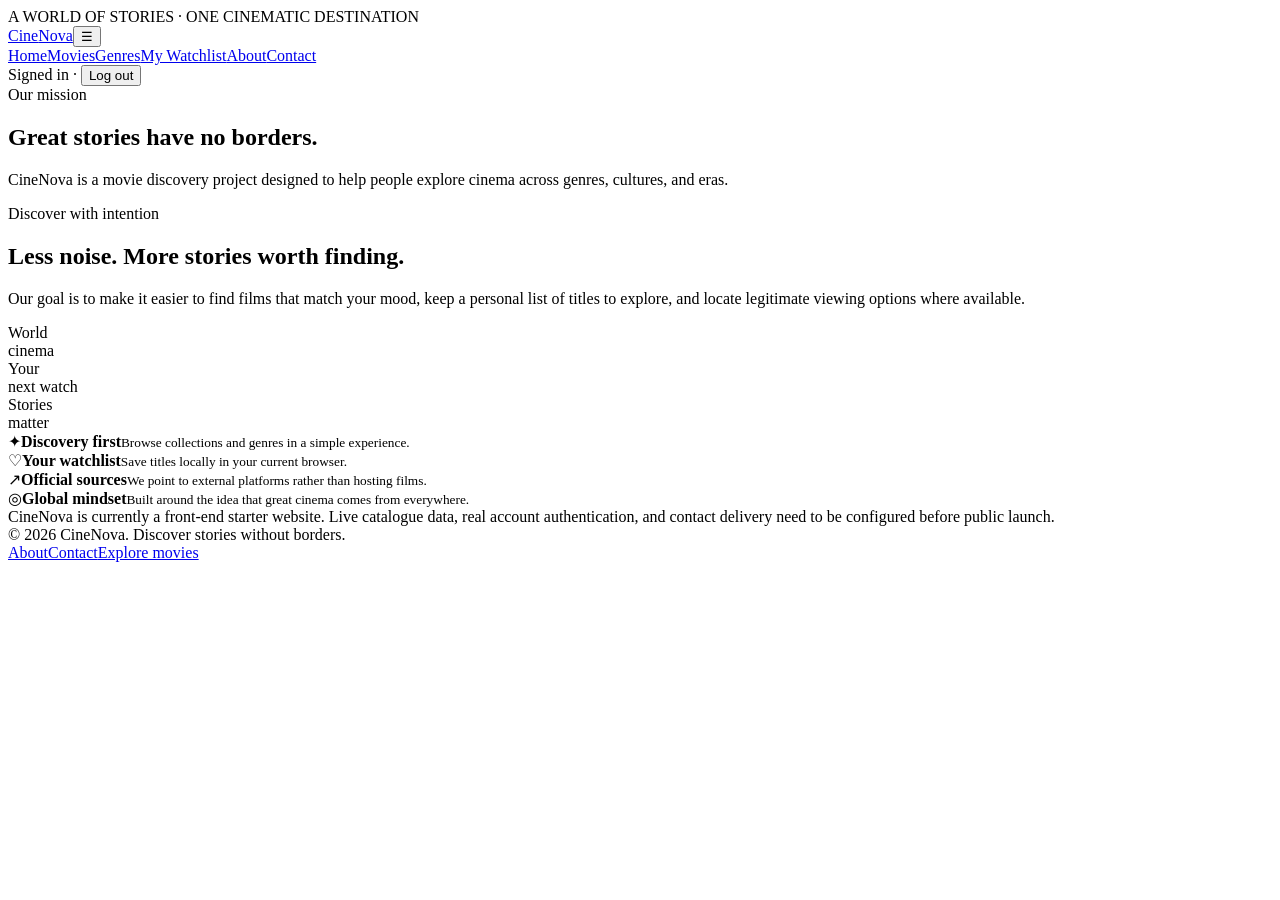
==== about.html @ 2ec59fdf "Add files via upload" ====
<!doctype html><html lang="en"><head><meta charset="utf-8"><meta name="viewport" content="width=device-width,initial-scale=1"><meta name="theme-color" content="#080911"><meta name="description" content="CineNova movie discovery and official viewing links."><title>About · CineNova</title><link rel="stylesheet" href="assets/style.css"></head><body><div class="topline">A WORLD OF STORIES · ONE CINEMATIC DESTINATION</div><header class="nav"><div class="wrap nav-inner"><a class="logo" href="index.html">Cine<span>Nova</span></a><button class="mobile-menu" aria-label="Open menu">☰</button><nav class="navlinks"><a href="index.html">Home</a><a href="movies.html">Movies</a><a href="genres.html">Genres</a><a href="watchlist.html">My Watchlist</a><a href="about.html">About</a><a href="contact.html">Contact</a></nav><div class="navright"><span class="user-pill">Signed in · <b data-user></b></span><button class="btn btn-small" data-logout>Log out</button></div></div></header><main><div class="wrap"><section class="page-head"><div class="kicker">Our mission</div><h1>Great stories have <span>no borders.</span></h1><p>CineNova is a movie discovery project designed to help people explore cinema across genres, cultures, and eras.</p></section><section class="section"><div class="feature-band"><div><div class="kicker">Discover with intention</div><h2>Less noise. More stories worth finding.</h2><p class="muted">Our goal is to make it easier to find films that match your mood, keep a personal list of titles to explore, and locate legitimate viewing options where available.</p></div><div class="feature-art"><div class="art-card">World<br>cinema</div><div class="art-card">Your<br>next watch</div><div class="art-card">Stories<br>matter</div></div></div></section><section class="section"><div class="category-grid"><div class="category"><span class="symbol">✦</span><strong>Discovery first</strong><small>Browse collections and genres in a simple experience.</small></div><div class="category"><span class="symbol">♡</span><strong>Your watchlist</strong><small>Save titles locally in your current browser.</small></div><div class="category"><span class="symbol">↗</span><strong>Official sources</strong><small>We point to external platforms rather than hosting films.</small></div><div class="category"><span class="symbol">◎</span><strong>Global mindset</strong><small>Built around the idea that great cinema comes from everywhere.</small></div></div><div class="notice">CineNova is currently a front-end starter website. Live catalogue data, real account authentication, and contact delivery need to be configured before public launch.</div></section></div></main><footer class="footer"><div class="wrap footer-inner"><span>© 2026 CineNova. Discover stories without borders.</span><div class="footer-links"><a href="about.html">About</a><a href="contact.html">Contact</a><a href="movies.html">Explore movies</a></div></div></footer><div class="toast" role="status"></div><script src="assets/app.js"></script></body></html>
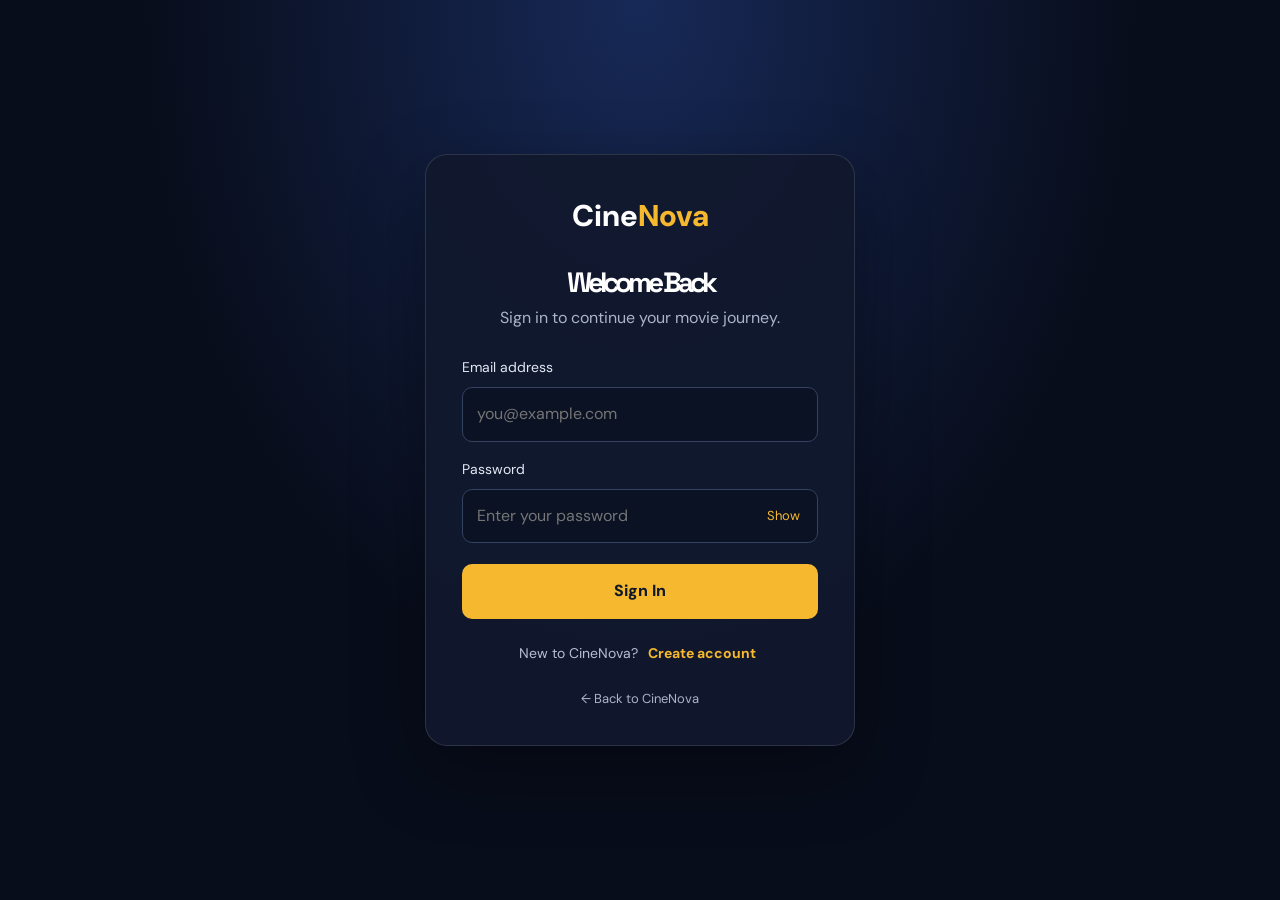
==== commit ca21cbc4: "Update about.html" ====
--- a/about.html
+++ b/about.html
@@ -1 +1 @@
-<!doctype html><html lang="en"><head><meta charset="utf-8"><meta name="viewport" content="width=device-width,initial-scale=1"><meta name="theme-color" content="#080911"><meta name="description" content="CineNova movie discovery and official viewing links."><title>About · CineNova</title><link rel="stylesheet" href="assets/style.css"></head><body><div class="topline">A WORLD OF STORIES · ONE CINEMATIC DESTINATION</div><header class="nav"><div class="wrap nav-inner"><a class="logo" href="index.html">Cine<span>Nova</span></a><button class="mobile-menu" aria-label="Open menu">☰</button><nav class="navlinks"><a href="index.html">Home</a><a href="movies.html">Movies</a><a href="genres.html">Genres</a><a href="watchlist.html">My Watchlist</a><a href="about.html">About</a><a href="contact.html">Contact</a></nav><div class="navright"><span class="user-pill">Signed in · <b data-user></b></span><button class="btn btn-small" data-logout>Log out</button></div></div></header><main><div class="wrap"><section class="page-head"><div class="kicker">Our mission</div><h1>Great stories have <span>no borders.</span></h1><p>CineNova is a movie discovery project designed to help people explore cinema across genres, cultures, and eras.</p></section><section class="section"><div class="feature-band"><div><div class="kicker">Discover with intention</div><h2>Less noise. More stories worth finding.</h2><p class="muted">Our goal is to make it easier to find films that match your mood, keep a personal list of titles to explore, and locate legitimate viewing options where available.</p></div><div class="feature-art"><div class="art-card">World<br>cinema</div><div class="art-card">Your<br>next watch</div><div class="art-card">Stories<br>matter</div></div></div></section><section class="section"><div class="category-grid"><div class="category"><span class="symbol">✦</span><strong>Discovery first</strong><small>Browse collections and genres in a simple experience.</small></div><div class="category"><span class="symbol">♡</span><strong>Your watchlist</strong><small>Save titles locally in your current browser.</small></div><div class="category"><span class="symbol">↗</span><strong>Official sources</strong><small>We point to external platforms rather than hosting films.</small></div><div class="category"><span class="symbol">◎</span><strong>Global mindset</strong><small>Built around the idea that great cinema comes from everywhere.</small></div></div><div class="notice">CineNova is currently a front-end starter website. Live catalogue data, real account authentication, and contact delivery need to be configured before public launch.</div></section></div></main><footer class="footer"><div class="wrap footer-inner"><span>© 2026 CineNova. Discover stories without borders.</span><div class="footer-links"><a href="about.html">About</a><a href="contact.html">Contact</a><a href="movies.html">Explore movies</a></div></div></footer><div class="toast" role="status"></div><script src="assets/app.js"></script></body></html>+<!doctype html><html lang="en"><head><meta charset="utf-8"><meta name="viewport" content="width=device-width,initial-scale=1"><meta name="theme-color" content="#080911"><meta name="description" content="CineNova movie discovery and official viewing links."><title>About · CineNova</title><link rel="stylesheet" href="style.css"></head><body><div class="topline">A WORLD OF STORIES · ONE CINEMATIC DESTINATION</div><header class="nav"><div class="wrap nav-inner"><a class="logo" href="index.html">Cine<span>Nova</span></a><button class="mobile-menu" aria-label="Open menu">☰</button><nav class="navlinks"><a href="index.html">Home</a><a href="movies.html">Movies</a><a href="genres.html">Genres</a><a href="watchlist.html">My Watchlist</a><a href="about.html">About</a><a href="contact.html">Contact</a></nav><div class="navright"><span class="user-pill">Signed in · <b data-user></b></span><button class="btn btn-small" data-logout>Log out</button></div></div></header><main><div class="wrap"><section class="page-head"><div class="kicker">Our mission</div><h1>Great stories have <span>no borders.</span></h1><p>CineNova is a movie discovery project designed to help people explore cinema across genres, cultures, and eras.</p></section><section class="section"><div class="feature-band"><div><div class="kicker">Discover with intention</div><h2>Less noise. More stories worth finding.</h2><p class="muted">Our goal is to make it easier to find films that match your mood, keep a personal list of titles to explore, and locate legitimate viewing options where available.</p></div><div class="feature-art"><div class="art-card">World<br>cinema</div><div class="art-card">Your<br>next watch</div><div class="art-card">Stories<br>matter</div></div></div></section><section class="section"><div class="category-grid"><div class="category"><span class="symbol">✦</span><strong>Discovery first</strong><small>Browse collections and genres in a simple experience.</small></div><div class="category"><span class="symbol">♡</span><strong>Your watchlist</strong><small>Save titles locally in your current browser.</small></div><div class="category"><span class="symbol">↗</span><strong>Official sources</strong><small>We point to external platforms rather than hosting films.</small></div><div class="category"><span class="symbol">◎</span><strong>Global mindset</strong><small>Built around the idea that great cinema comes from everywhere.</small></div></div><div class="notice">CineNova is currently a front-end starter website. Live catalogue data, real account authentication, and contact delivery need to be configured before public launch.</div></section></div></main><footer class="footer"><div class="wrap footer-inner"><span>© 2026 CineNova. Discover stories without borders.</span><div class="footer-links"><a href="about.html">About</a><a href="contact.html">Contact</a><a href="movies.html">Explore movies</a></div></div></footer><div class="toast" role="status"></div><script src="app.js"></script></body></html>
--- a/style.css
+++ b/style.css
@@ -0,0 +1,96 @@
+@import url('https://fonts.googleapis.com/css2?family=DM+Sans:wght@400;500;600;700&family=Space+Grotesk:wght@400;500;600;700&display=swap');
+:root{--bg:#080911;--panel:#11131f;--panel2:#171a29;--text:#f7f7fb;--muted:#a3a6bb;--purple:#a78bfa;--pink:#ee8bc5;--line:rgba(255,255,255,.09);--max:1250px}
+*{box-sizing:border-box}
+html{scroll-behavior:smooth}
+body{margin:0;background:var(--bg);color:var(--text);font-family:'DM Sans',sans-serif;line-height:1.65}
+body:before{content:'';position:fixed;inset:0;z-index:-1;pointer-events:none;background:radial-gradient(ellipse at 80% 0%,#6b4cb51f,transparent 38%),radial-gradient(ellipse at 0% 45%,#2e599b17,transparent 35%)}
+a{color:inherit;text-decoration:none}
+button,input,textarea,select{font:inherit}
+img{max-width:100%;display:block}
+.wrap{width:min(var(--max),92%);margin:auto}
+.topline{text-align:center;background:linear-gradient(90deg,#6f4fbd,#a36ebd,#6c72ce);padding:6px 12px;font-size:10px;letter-spacing:1.4px;font-weight:700;text-transform:uppercase}
+.nav{position:sticky;top:0;z-index:20;background:#080911dc;backdrop-filter:blur(20px);border-bottom:1px solid var(--line)}
+.nav-inner{min-height:74px;display:flex;align-items:center;gap:28px}
+.logo{font:700 27px 'Space Grotesk';letter-spacing:-1.4px;white-space:nowrap}
+.logo span{color:var(--purple)}
+.navlinks{display:flex;align-items:center;gap:22px;flex:1;color:#c3c4d3;font-size:13px}
+.navlinks a:hover,.navlinks a.active{color:#fff}
+.navright{display:flex;align-items:center;gap:10px}
+.user-pill{font-size:11px;color:#d7ccff;border:1px solid #a78bfa55;padding:8px 11px;border-radius:10px}
+.btn{display:inline-flex;align-items:center;justify-content:center;gap:8px;border:1px solid var(--line);border-radius:12px;padding:12px 17px;font-size:13px;font-weight:700;color:white;background:#ffffff09;cursor:pointer;transition:transform .2s,border-color .2s,background .2s}
+.btn:hover{transform:translateY(-2px);border-color:#b9a4ff88}
+.btn-primary{background:linear-gradient(135deg,#c2adff,#a78bfa);color:#181125;border-color:transparent}
+.btn-small{padding:8px 11px;font-size:11px}
+.mobile-menu{display:none;background:none;color:white;border:0;font-size:24px;cursor:pointer}
+.hero{min-height:530px;display:flex;align-items:center;position:relative;overflow:hidden;border-bottom:1px solid var(--line);background:linear-gradient(90deg,#080911 0%,#080911e8 33%,#08091166 75%),linear-gradient(0deg,#080911,transparent 65%),url('https://images.unsplash.com/photo-1489599849927-2ee91dade6f2?auto=format&fit=crop&w=2200&q=85') center/cover}
+.hero-copy{padding:75px 0;max-width:720px}
+.eyebrow,.kicker{font-size:10px;letter-spacing:2px;text-transform:uppercase;font-weight:700;color:#c8b7ff}
+.eyebrow{display:inline-block;border:1px solid #c4aeff55;background:#7b5bc32e;border-radius:30px;padding:8px 12px}
+h1,h2,h3,p{margin-top:0}
+h1{font:700 clamp(44px,7vw,82px)/1.02 'Space Grotesk';letter-spacing:-4px;margin:20px 0}
+h1 span{background:linear-gradient(90deg,#fff,#c7b5ff 55%,#ecb4de);color:transparent;background-clip:text}
+.hero p{max-width:550px;color:#c4c5d4;line-height:1.9}
+.actions{display:flex;gap:12px;flex-wrap:wrap;margin-top:25px}
+.section{padding:64px 0}
+.section-head{display:flex;align-items:end;justify-content:space-between;gap:20px;margin-bottom:22px}
+.section-head h2{font:700 clamp(26px,3vw,36px) 'Space Grotesk';letter-spacing:-1.4px;margin:6px 0}
+.section-head p,.muted{color:var(--muted);font-size:13px}
+.movie-grid{display:grid;grid-template-columns:repeat(5,minmax(0,1fr));gap:18px}
+.movie-card{min-width:0;transition:transform .25s ease}
+.movie-card:hover{transform:translateY(-5px)}
+.poster{aspect-ratio:2/3;border-radius:13px;overflow:hidden;background:linear-gradient(145deg,#52437f,#191b2c 70%);border:1px solid var(--line);position:relative;display:flex;align-items:end;padding:15px;font:700 23px/1.05 'Space Grotesk';letter-spacing:-.8px}
+.poster:before{content:'';position:absolute;width:170px;height:170px;border:1px solid #ffffff28;border-radius:50%;top:9%;right:-25%;box-shadow:0 0 0 18px #ffffff08,0 0 0 38px #ffffff05}
+.poster:after{content:'';position:absolute;inset:35% 0 0;background:linear-gradient(transparent,#0008)}
+.poster span{position:relative;z-index:1}
+.poster.blue{background:linear-gradient(145deg,#397c9c,#151a30 75%)}
+.poster.red{background:linear-gradient(145deg,#a34e5e,#20121e 75%)}
+.poster.gold{background:linear-gradient(145deg,#a27b42,#241a17 75%)}
+.poster.teal{background:linear-gradient(145deg,#2f887e,#111e25 75%)}
+.poster.pink{background:linear-gradient(145deg,#a45d93,#24162a 75%)}
+.poster.orange{background:linear-gradient(145deg,#b36a38,#241a17 75%)}
+.movie-info{padding:10px 2px}
+.movie-title{font-size:13px;font-weight:700}
+.movie-sub{display:flex;justify-content:space-between;gap:8px;color:var(--muted);font-size:10px}
+.save-btn{float:right;border:1px solid var(--line);border-radius:9px;background:#ffffff0b;color:#e6ddff;padding:5px 9px;cursor:pointer}
+.category-grid{display:grid;grid-template-columns:repeat(4,1fr);gap:14px}
+.category,.panel{border:1px solid var(--line);background:linear-gradient(135deg,#191a2a,#10121d);border-radius:17px;padding:22px;transition:transform .2s,border-color .2s}
+.category:hover{transform:translateY(-4px);border-color:#b9a4ff66}
+.category .symbol{font-size:24px;color:#d0c1ff;display:block;margin-bottom:15px}
+.category strong{display:block;font-size:15px}
+.category small{color:var(--muted)}
+.feature-band{display:grid;grid-template-columns:1.2fr 1fr;gap:28px;align-items:center;padding:35px;border:1px solid var(--line);border-radius:22px;background:linear-gradient(115deg,#19162b,#10131f 60%,#151326)}
+.feature-band h2{font:700 36px/1.15 'Space Grotesk'}
+.feature-art{display:grid;grid-template-columns:repeat(3,1fr);gap:10px;transform:rotate(-4deg)}
+.art-card{aspect-ratio:2/3;border-radius:10px;background:linear-gradient(145deg,#9c70b7,#171a2a);padding:12px;display:flex;align-items:end;font:700 18px 'Space Grotesk'}
+.art-card:nth-child(2){background:linear-gradient(145deg,#397c9c,#151a30);transform:translateY(-18px)}
+.art-card:nth-child(3){background:linear-gradient(145deg,#a34e5e,#20121e)}
+.page-head{padding:60px 0 28px}
+.page-head h1{font-size:clamp(38px,5vw,60px);letter-spacing:-2px}
+.page-head p{max-width:650px;color:var(--muted)}
+.filters{display:flex;gap:8px;flex-wrap:wrap;margin:20px 0}
+.filter{border:1px solid var(--line);background:#ffffff06;color:#c7c7d6;border-radius:30px;padding:9px 14px;font-size:11px;cursor:pointer}
+.filter.selected,.filter:hover{background:#c2adff;color:#191127;border-color:#c2adff}
+.footer{border-top:1px solid var(--line);padding:34px 0;color:var(--muted);font-size:11px}
+.footer-inner{display:flex;justify-content:space-between;gap:20px;flex-wrap:wrap}
+.footer-links{display:flex;gap:18px;flex-wrap:wrap}
+.form-card{width:min(470px,92%);margin:70px auto;padding:32px;border:1px solid var(--line);border-radius:22px;background:linear-gradient(135deg,#191a2a,#10121d);box-shadow:0 25px 80px #0005}
+.login-page{min-height:100vh;display:flex;flex-direction:column}
+.login-main{flex:1;display:grid;place-items:center;padding:30px 0}
+.form-card h1{font-size:38px;letter-spacing:-1.5px;margin:12px 0}
+.form-card p{color:var(--muted);font-size:13px}
+.field{display:grid;gap:7px;margin:15px 0}
+.field label{font-size:12px;color:#d8d8e4}
+.field input,.field textarea,.field select{width:100%;background:#080911;border:1px solid var(--line);border-radius:10px;padding:12px;color:white;outline:none}
+.field input:focus,.field textarea:focus,.field select:focus{border-color:#b9a4ff}
+.form-card .btn{width:100%;margin-top:10px}
+.notice{border:1px solid #c2adff3d;background:#a78bfa0e;color:#bfc0d0;padding:13px 15px;border-radius:12px;font-size:11px;margin-top:16px}
+.empty{border:1px dashed #ffffff25;border-radius:16px;padding:35px;text-align:center;color:var(--muted)}
+.toast{position:fixed;bottom:22px;left:50%;transform:translate(-50%,20px);opacity:0;pointer-events:none;background:#ded3ff;color:#191127;border-radius:11px;padding:12px 17px;font-size:12px;font-weight:700;transition:.25s;z-index:50}
+.toast.show{opacity:1;transform:translate(-50%,0)}
+[hidden]{display:none!important}
+input,textarea,select{color-scheme:dark}
+button:focus-visible,a:focus-visible,input:focus-visible,textarea:focus-visible,select:focus-visible{outline:2px solid #c2adff;outline-offset:3px}
+::selection{background:#c2adff;color:#191127}
+@media(max-width:950px){.nav-inner{gap:15px}.navlinks{gap:13px}.navlinks a{font-size:11px}.movie-grid{grid-template-columns:repeat(4,minmax(0,1fr))}.search-nav{display:none}}
+@media(max-width:700px){.nav-inner{min-height:65px;justify-content:space-between}.mobile-menu{display:block}.navlinks{display:none;position:absolute;top:65px;left:0;right:0;background:#10111c;border-bottom:1px solid var(--line);padding:18px 4%;flex-direction:column;align-items:flex-start}.navlinks.open{display:flex}.navright{gap:6px}.user-pill{display:none}.hero{min-height:500px}.hero-copy{padding:55px 0}h1{letter-spacing:-2.5px}.movie-grid{grid-template-columns:repeat(2,minmax(0,1fr));gap:14px}.category-grid{grid-template-columns:repeat(2,1fr)}.feature-band{grid-template-columns:1fr;padding:24px}.feature-band h2{font-size:30px}.feature-art{max-width:360px}.section{padding:44px 0}.section-head{align-items:flex-start;flex-direction:column}.form-card{padding:25px;margin:25px auto}}
+@media(prefers-reduced-motion:reduce){*,*::before,*::after{scroll-behavior:auto!important;transition-duration:.01ms!important;animation-duration:.01ms!important}}
